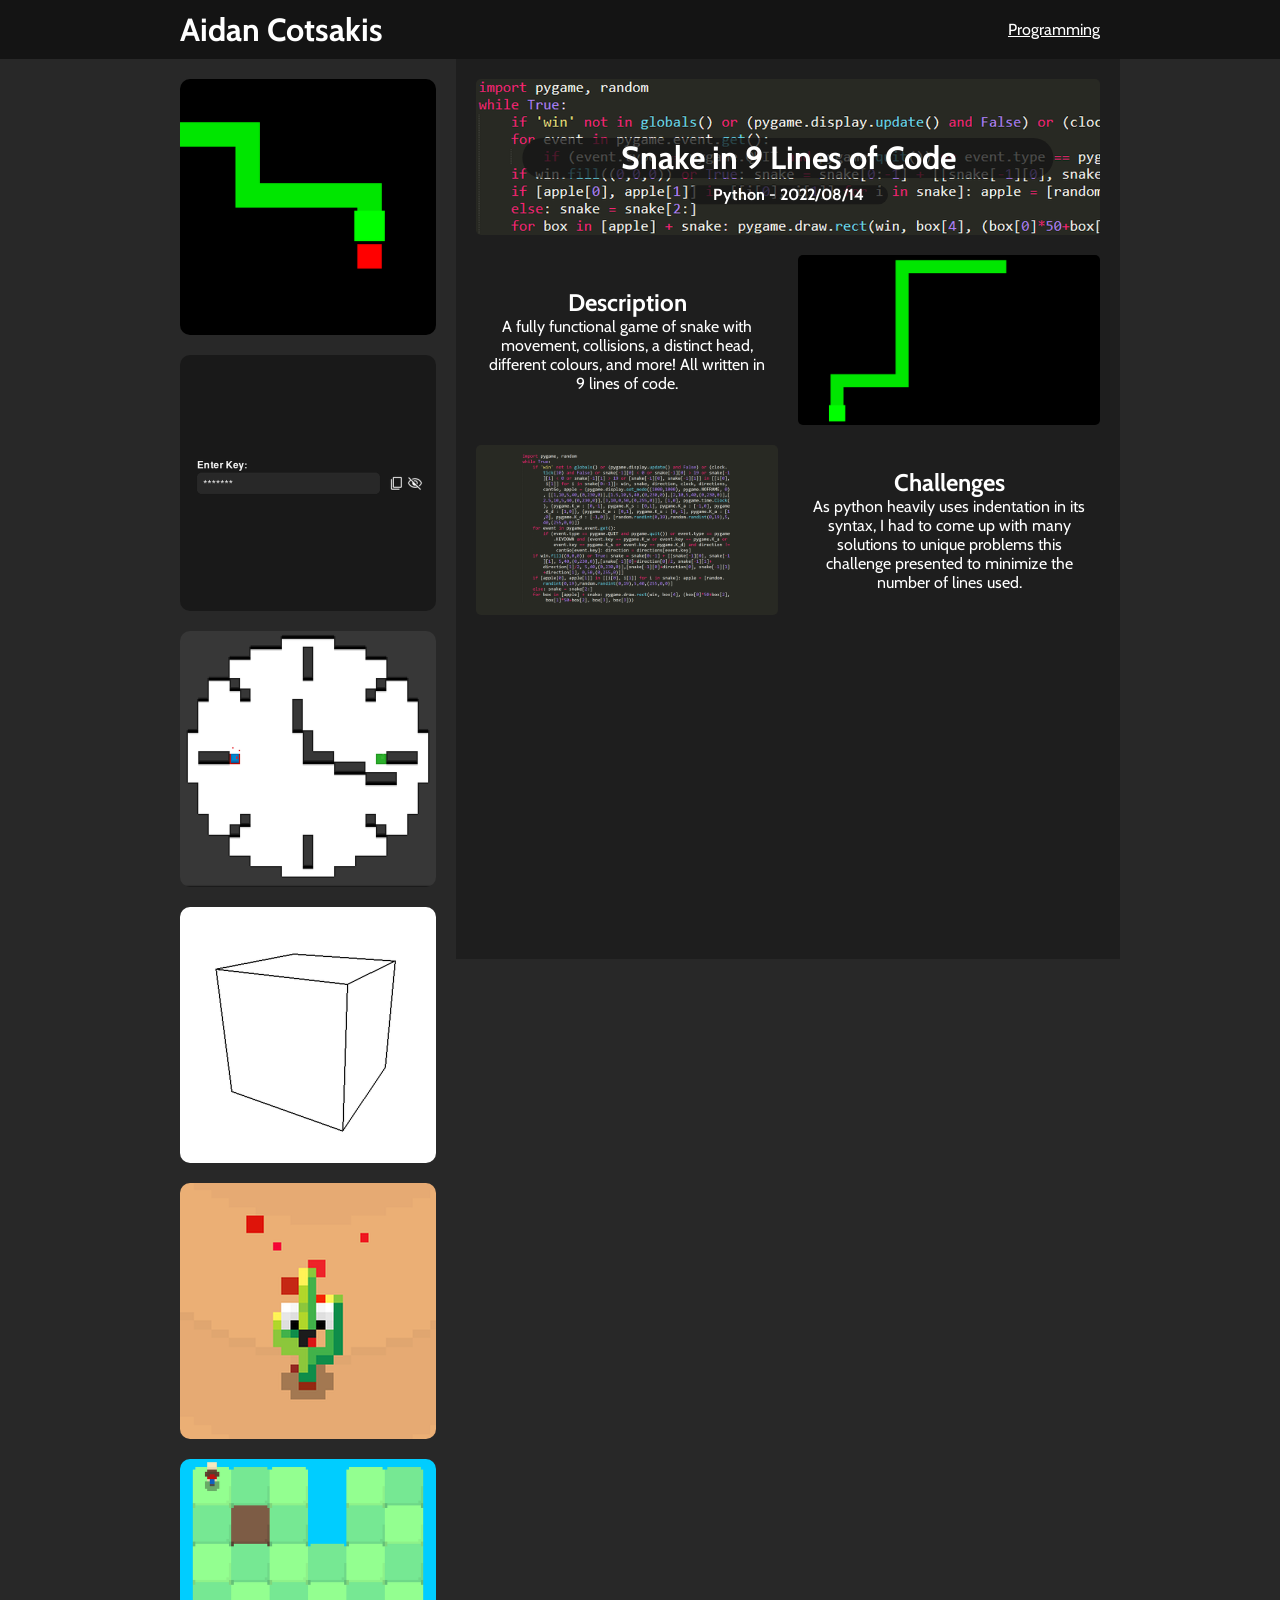
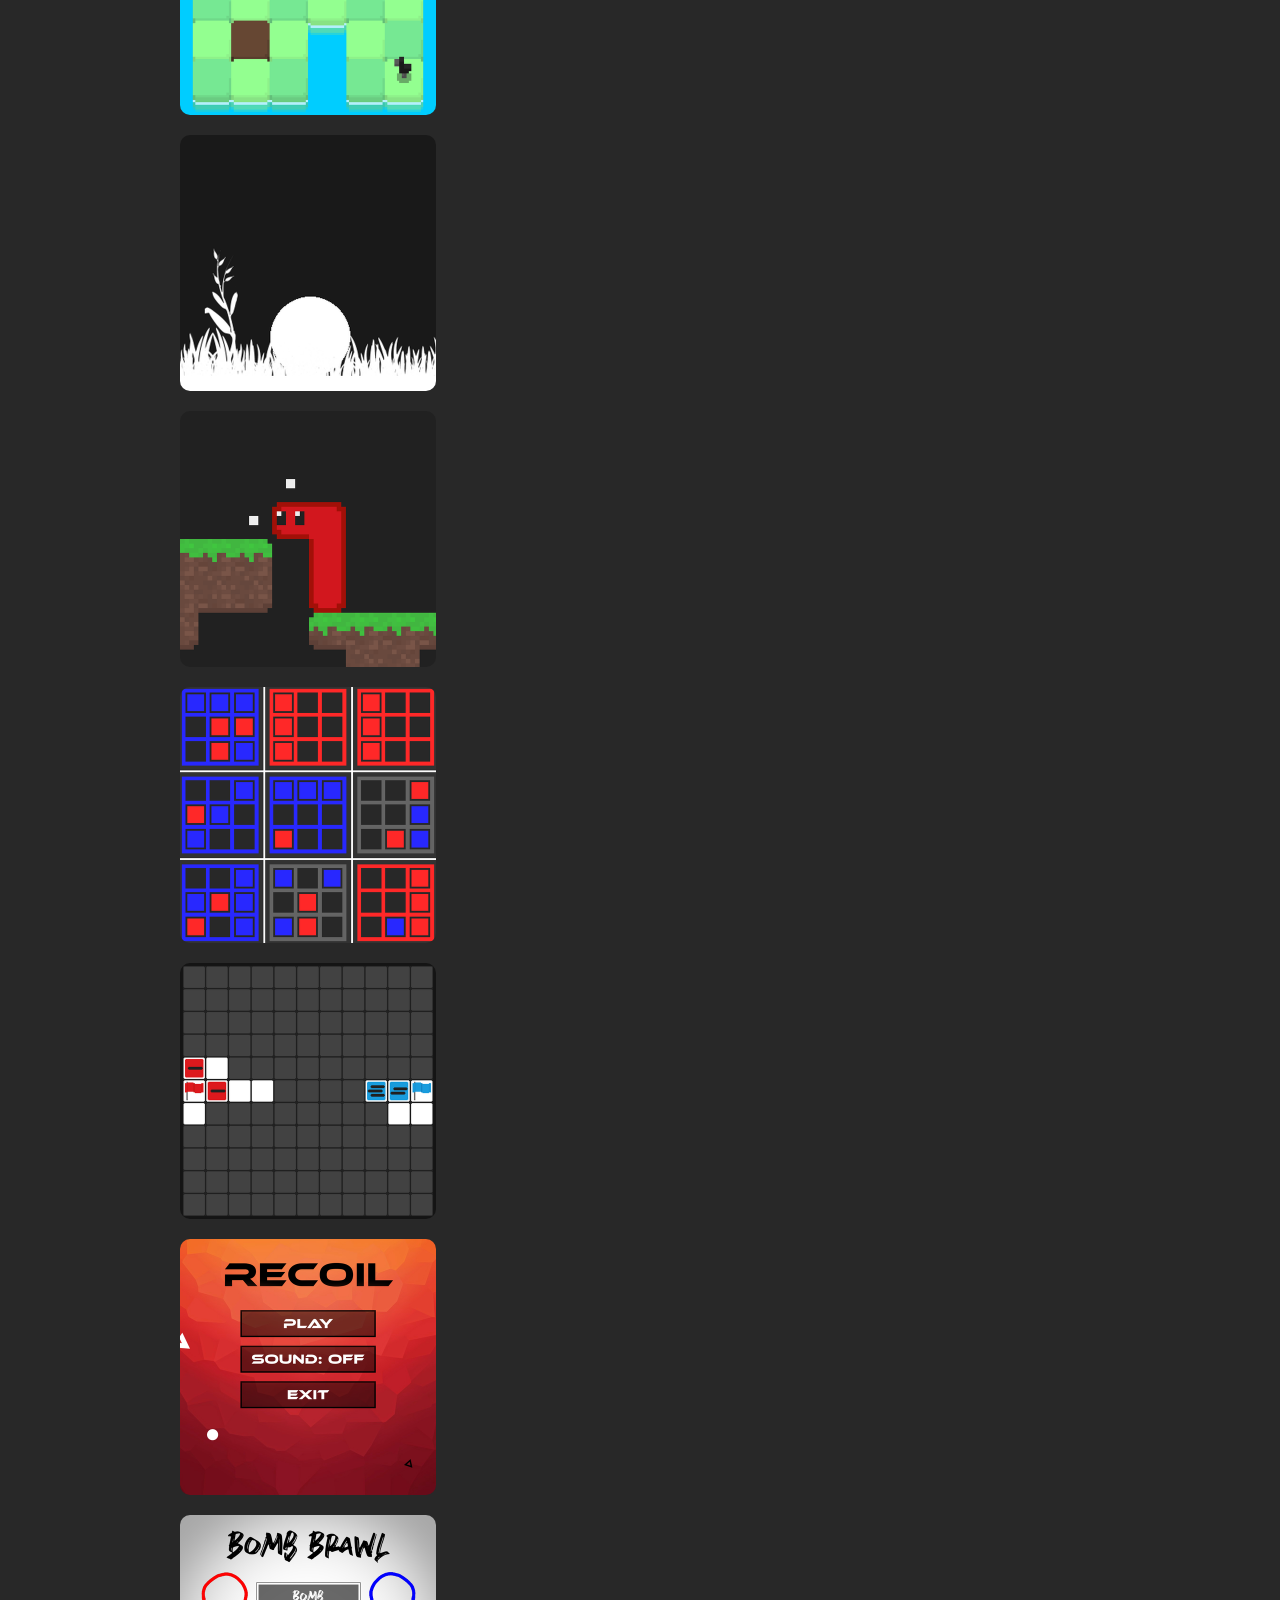
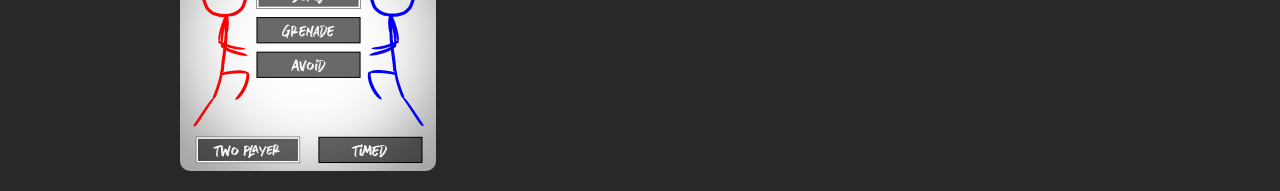
==== portfolio/index.html @ e007fb87 "Add files via upload" ====
<!DOCTYPE html>
<html>
	
	<head>
		<title>Aidan Cotsakis Portfolio</title>

		<style>
		@import url('https://fonts.googleapis.com/css2?family=Cabin:wght@400;700&display=swap');
		</style>

		<!-- CSS Style Sheet -->
		<link rel="stylesheet" type="text/css" href="style.css"/>
	</head>
	
	<body>





		<!-- __________________________________________________TAB__________________________________________________ -->

		<div class="alignment nudge">
			
			<div id="tab">
				
				<div id="banner">
					<img id="bannerImg" src="">
					<h1 id="tabTitle"></h1>
					<p class="tabP" id="tabInfo"></p>
				</div>
					
					<div class="tabContent">

						<div class="tabFloat">
							<div class="tabWordContainer">
								<h2 class="tabH">Description</h2>
								<p class="tabP" id="tabDescription"></p>
							</div>
						</div>
						<img class="tabImg" id="tabImg1" src="">
					
					</div>
					<div class="tabContent">
						<img class="tabImg" id="tabImg2" src="">
						
						<div class="tabFloat">
							<div class="tabWordContainer">
								<h2 class="tabH">Challenges</h2>
								<p class="tabP" id="tabWIL1"></p>
								<p class="tabP" id="tabWIL2"></p>
								<p class="tabP" id="tabWIL3"></p>
							</div>
						</div>
					</div>
					<iframe id="iframe" width="624" height="351" src="" title="YouTube video player" frameborder="0" allow="accelerometer; autoplay; clipboard-write; encrypted-media; gyroscope; picture-in-picture" allowfullscreen></iframe>
				</div>
				<!-- <div class="linebreak"></div> -->
				<!-- <h2><span>Video</span></h2> -->
			</div>
		</div>

		<header>
			
			<div class="alignment">

				<div class="title">
					<h1>Aidan Cotsakis</h1>
				</div>

				<div class="navigation-buttons">
					<!-- <p onclick="change_page('about')" id="button_about">About</p> -->
					<p onclick="change_page('programming')" id="button_programming"class="underline">Programming</p>
					<!-- <p onclick="change_page('projects')" id="button_projects">Projects</p> -->
				</div>

			</div>

		</header>

		<div class="alignment">
			<div id="navigation">
				
				<div class="navigation-icon" onclick="smallsnake()"><img src="images/smallsnakeThumbnail.png"></div>
				<div class="navigation-icon" onclick="passwordmanager()"><img src="images/passwordmanagerThumbnail.png"></div>
				<div class="navigation-icon" onclick="breakless()"><img src="images/breaklessThumbnail.png"></div>
				<div class="navigation-icon" onclick="threeDrender ()"><img src="images/3DrenderThumbnail.png"></div>
				<div class="navigation-icon" onclick="cahactus()"><img src="images/cahactusThumbnail.png"></div>
				<div class="navigation-icon" onclick="farming()"><img src="images/farmingThumbnail.png"></div>
				<div class="navigation-icon" onclick="basketball()"><img src="images/basketballThumbnail.png"></div>
				<div class="navigation-icon" onclick="morph()"><img src="images/morphThumbnail.png"></div>
				<div class="navigation-icon" onclick="UTTT()"><img src="images/UTTTThumbnail.png"></div>
				<div class="navigation-icon" onclick="takeover()"><img src="images/takeoverThumbnail.png"></div>
				<div class="navigation-icon" onclick="recoil()"><img src="images/recoilThumbnail.png"></div>
				<div class="navigation-icon" onclick="bombbrawl()"><img src="images/bombbrawlThumbnail.png"></div>

				<div class="gap"></div>

			</div>


		</div>

		<!-- __________________________________________________HEADER__________________________________________________ -->
		<!-- __________________________________________________/HEADER__________________________________________________ -->

		<script src="script.js"></script>

	</body>

</html>
---- portfolio/style.css ----
* {
	margin: 0;
	padding: 0;
	font-family: 'Cabin', sans-serif;
}

.alignment {
	width: 960px;
	margin: auto;
	overflow:hidden;
	clear:both;
}

body {
	background: rgb(40, 40, 40);
}

#tab {
	display: inline-block;
	background: rgb(30, 30, 30);
	position: fixed;
	width: 664px;
	height: 100%;
	margin-left: 296px;
	overflow: scroll;
	z-index: 1;
	color: white;
}

#navigation {
	width: 296px;
}

.navigation-icon {
	position: relative;
	height: 296px;
	margin-bottom: -20px;
	transition-duration: 0.25s
}

.navigation-icon img {
	display: inline;
	margin: 20px;
	margin-bottom: 0px;
	width: 256px;
	border-radius: 10px;
	float: left;
}

.navigation-icon h3 {
	color: white;
	position: absolute;
  top: 50%;
  left: 50%;
  transform: translate(-50%, -50%);
  background-color: rgba(2,97,134,0.8);
  /*border-radius: 10px;*/
  text-align: center;
  width: 256px;
}

#tab::-webkit-scrollbar {
  display: none;
}

body::-webkit-scrollbar {
  display: none;
}

#bannerImg {
	width: 624px;
	border-radius: 5px;
	margin: 10px;
	margin-left: 10px;
	margin-top: 20px;
}

.tabImg {
	width: 302px;
	border-radius: 5px;
}

#tabImg1 {
	margin-left: 20px;
}

#tabImg2 {
	margin-right: 20px;
}

iframe {
	margin: 20px;
	margin-top: 0px;
	margin-bottom: 70px;
}

header {
	display: inline-block;
	background: rgb(20,20,20);
	position: fixed;
	width: 100%;
	margin-top: -59px;
	z-index: 1
}

.title {
	display: inline-block;
	padding: 10px;
	color: white;
	padding-right: 0px;
	margin-left: 10px;
}

.navigation-buttons {
	display: inline-block;
	float: right;
	margin-top: 10px;
	padding: 10px;
	padding-left: 0px;
}

.navigation-buttons * {
	margin-left: 10px;
	margin-right: 10px;
	color: white;
	text-decoration: none;
	float: left;
	transition-duration: 0.1s
}

.navigation-buttons *:hover {
	color: white;
	transform: scale(1.05);
}

.underline {
	text-decoration: underline;
}

#theme-bulb {
	float: right;
	width: 28px;
	margin-top: 16px;
}

.nudge {
	padding-top: 59px;
}

.tabContent {
	width: 624px;
	height: 170px;
	margin-left: 20px;
	margin-top: 0px;
	margin-bottom: 20px;
	text-align: center;
}

.tabImg {
	float: left;
}

.tabFloat {
	width: 302px;
	height: 170px;
	float: left;
	position: relative;
}

.tabWordContainer {
	width: 282px;
	position: absolute;
	top: 50%;
  left: 50%;
  transform: translate(-50%, -50%);
}

/*.tabH {
	margin-bottom: 5px;
}*/

#tabInfo {
	color: white;
	position: absolute;
  bottom: 0;
  left: 50%;
  transform: translate(-50%, -25%);
  margin-bottom: 40px;
  background-color: rgba(20,20,20,0.75);
  border-radius: 50px;
  width: 200px;
  font-weight: bold;
  /*height: 20px;*/
}

#banner {
	padding: 0;
	margin: 0;
  position: relative;
  text-align: center;
  color: white;
  margin-bottom: 6px;
}

#banner h1 {
	width: 80%;
	height: 40px;
	margin-top: 4px;
	/*white-space: nowrap;*/
	/*font-size: 40px;*/
  position: absolute;
  top: 50%;
  left: 50%;
  transform: translate(-50%, -50%);
  background-color: rgba(20,20,20,0.75);
  border-radius: 50px;
}

.navigation-icon:hover {
	transform: scale(1.05)
}

.gap {
	height: 20px;
}

/*2,97,134*/
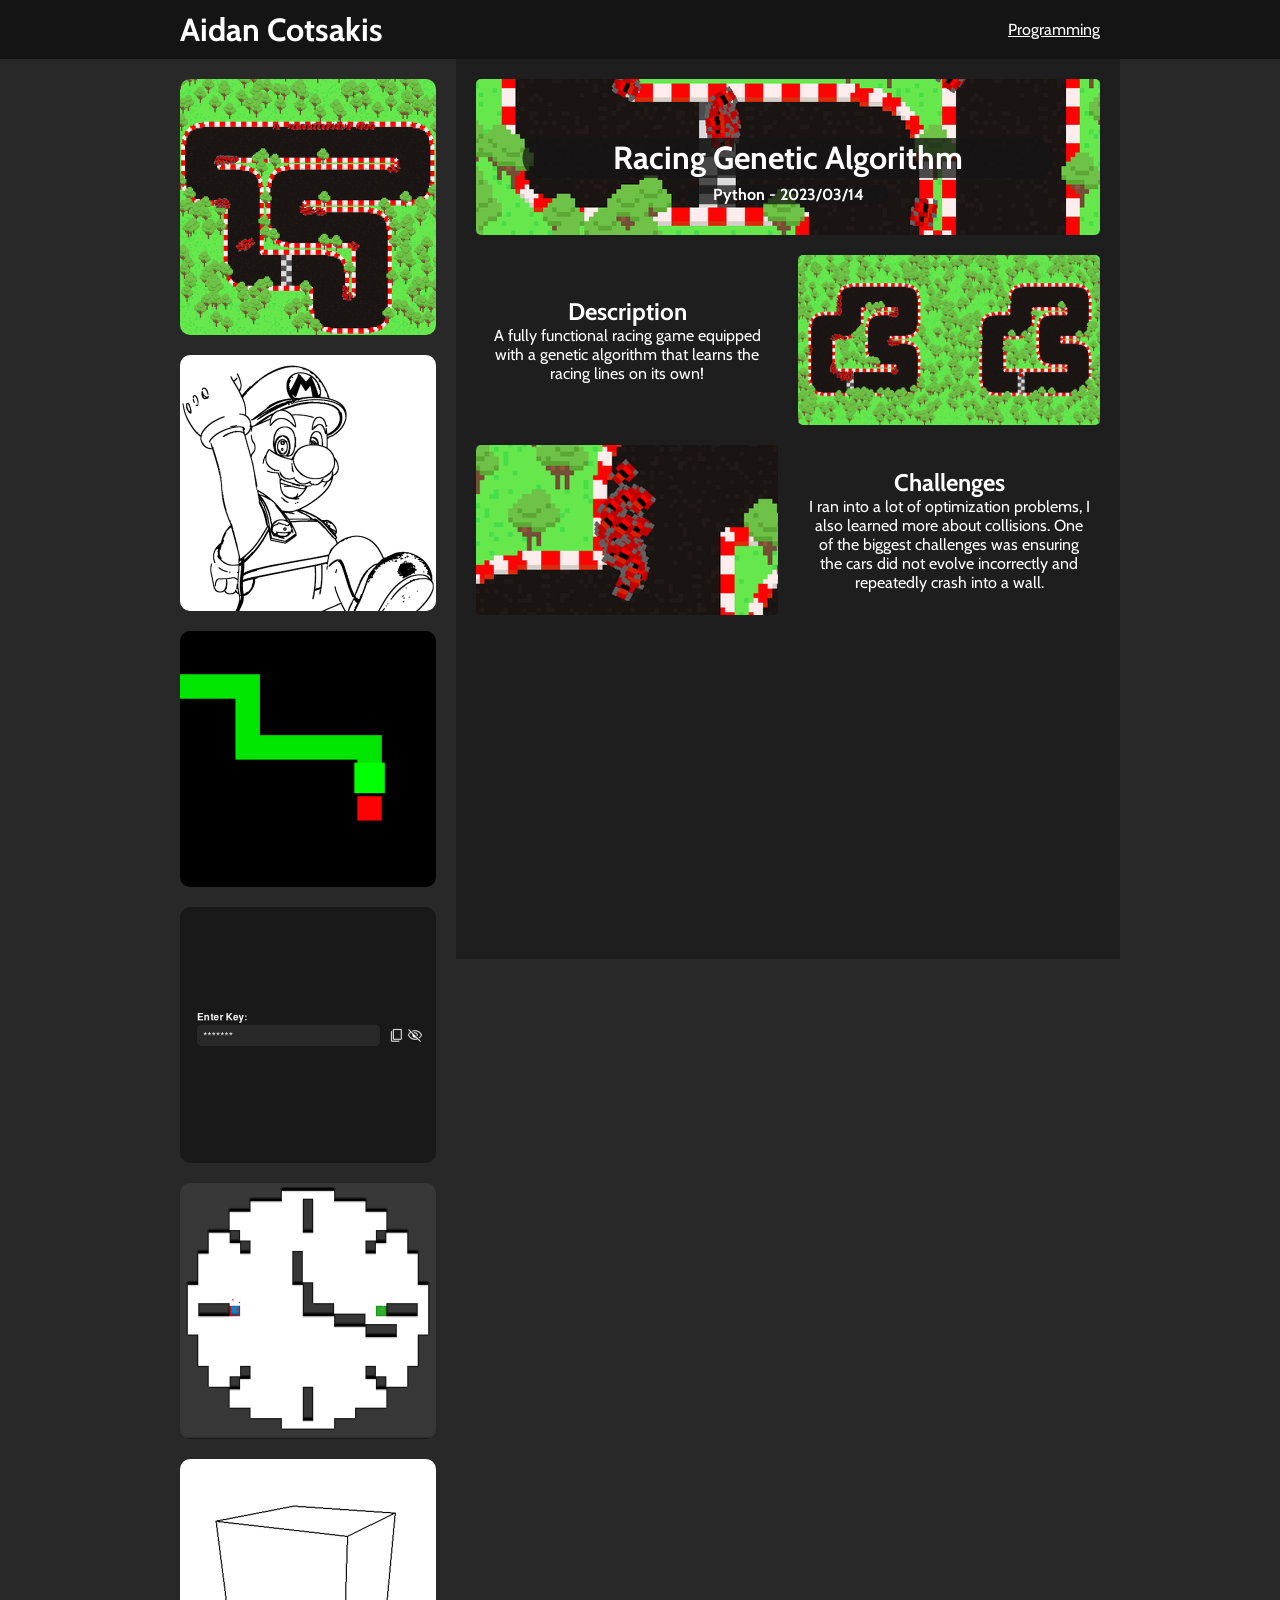
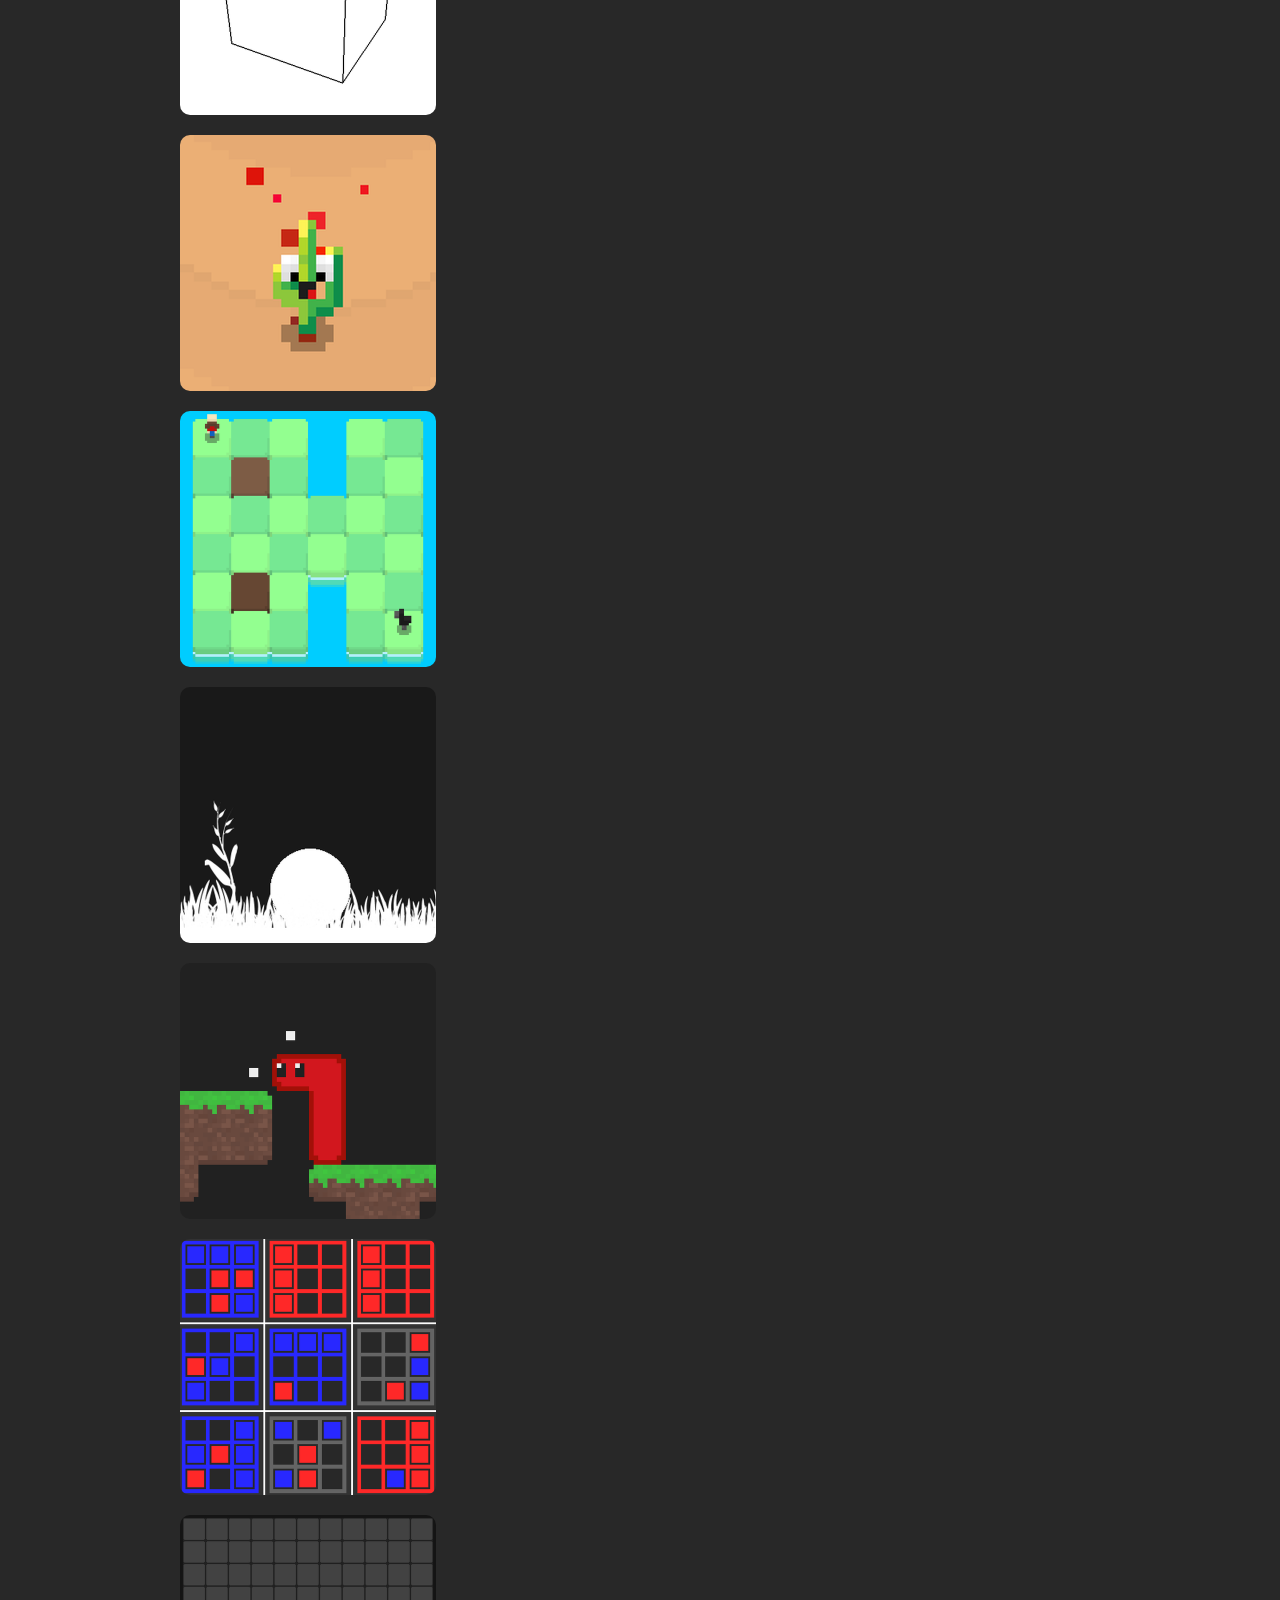
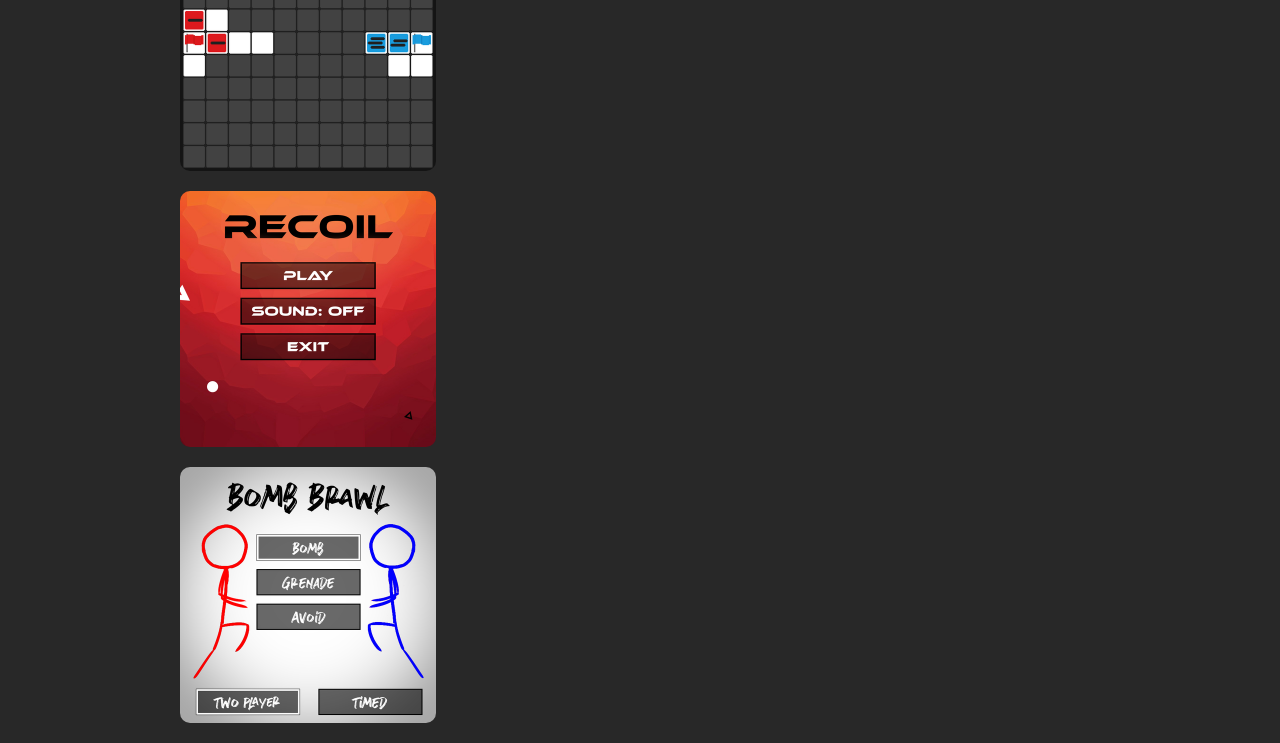
==== commit de440d31: "Add files via upload" ====
--- a/portfolio/index.html
+++ b/portfolio/index.html
@@ -81,6 +81,8 @@
 		<div class="alignment">
 			<div id="navigation">
 				
+				<div class="navigation-icon" onclick="racinggeneticalgorithm()"><img src="images/racingGeneticAlgorithmThumbnail.png"></div>
+				<div class="navigation-icon" onclick="doodlededuction()"><img src="images/doodleDeductionThumbnail.png"></div>
 				<div class="navigation-icon" onclick="smallsnake()"><img src="images/smallsnakeThumbnail.png"></div>
 				<div class="navigation-icon" onclick="passwordmanager()"><img src="images/passwordmanagerThumbnail.png"></div>
 				<div class="navigation-icon" onclick="breakless()"><img src="images/breaklessThumbnail.png"></div>
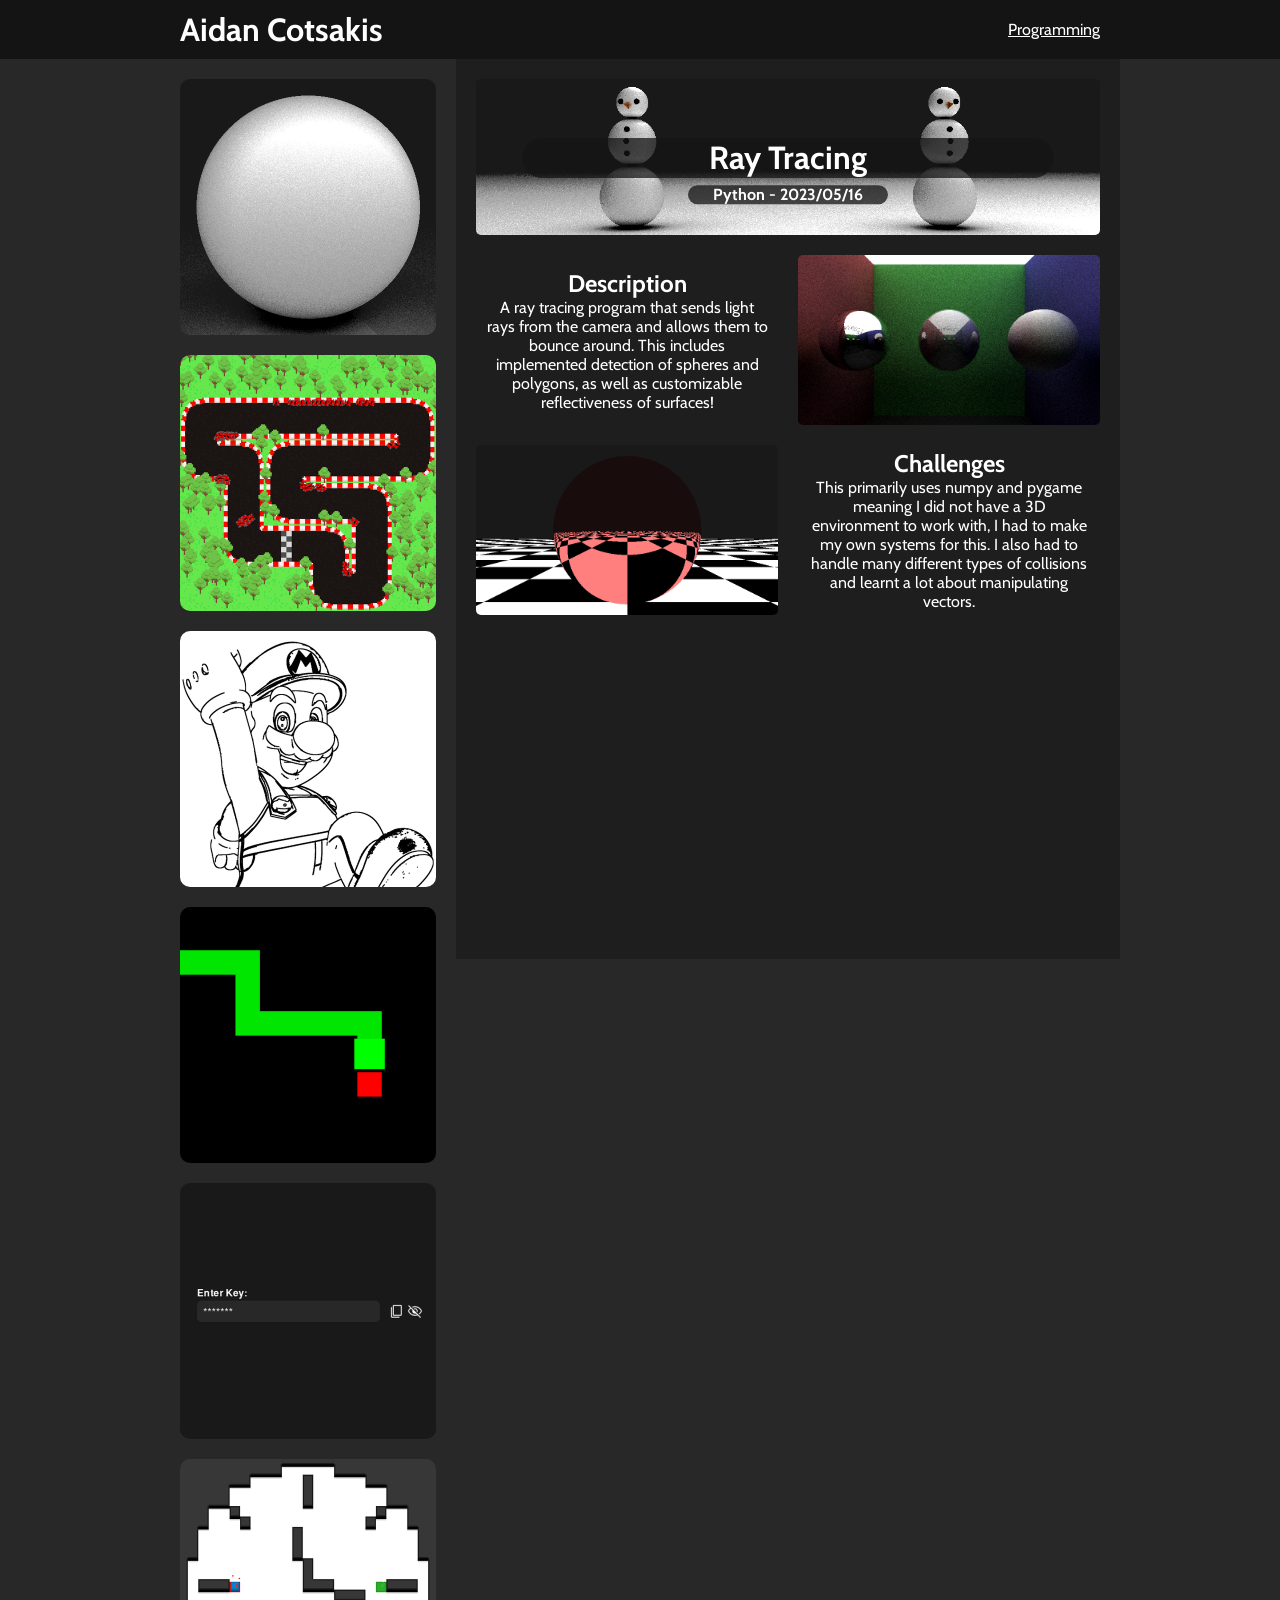
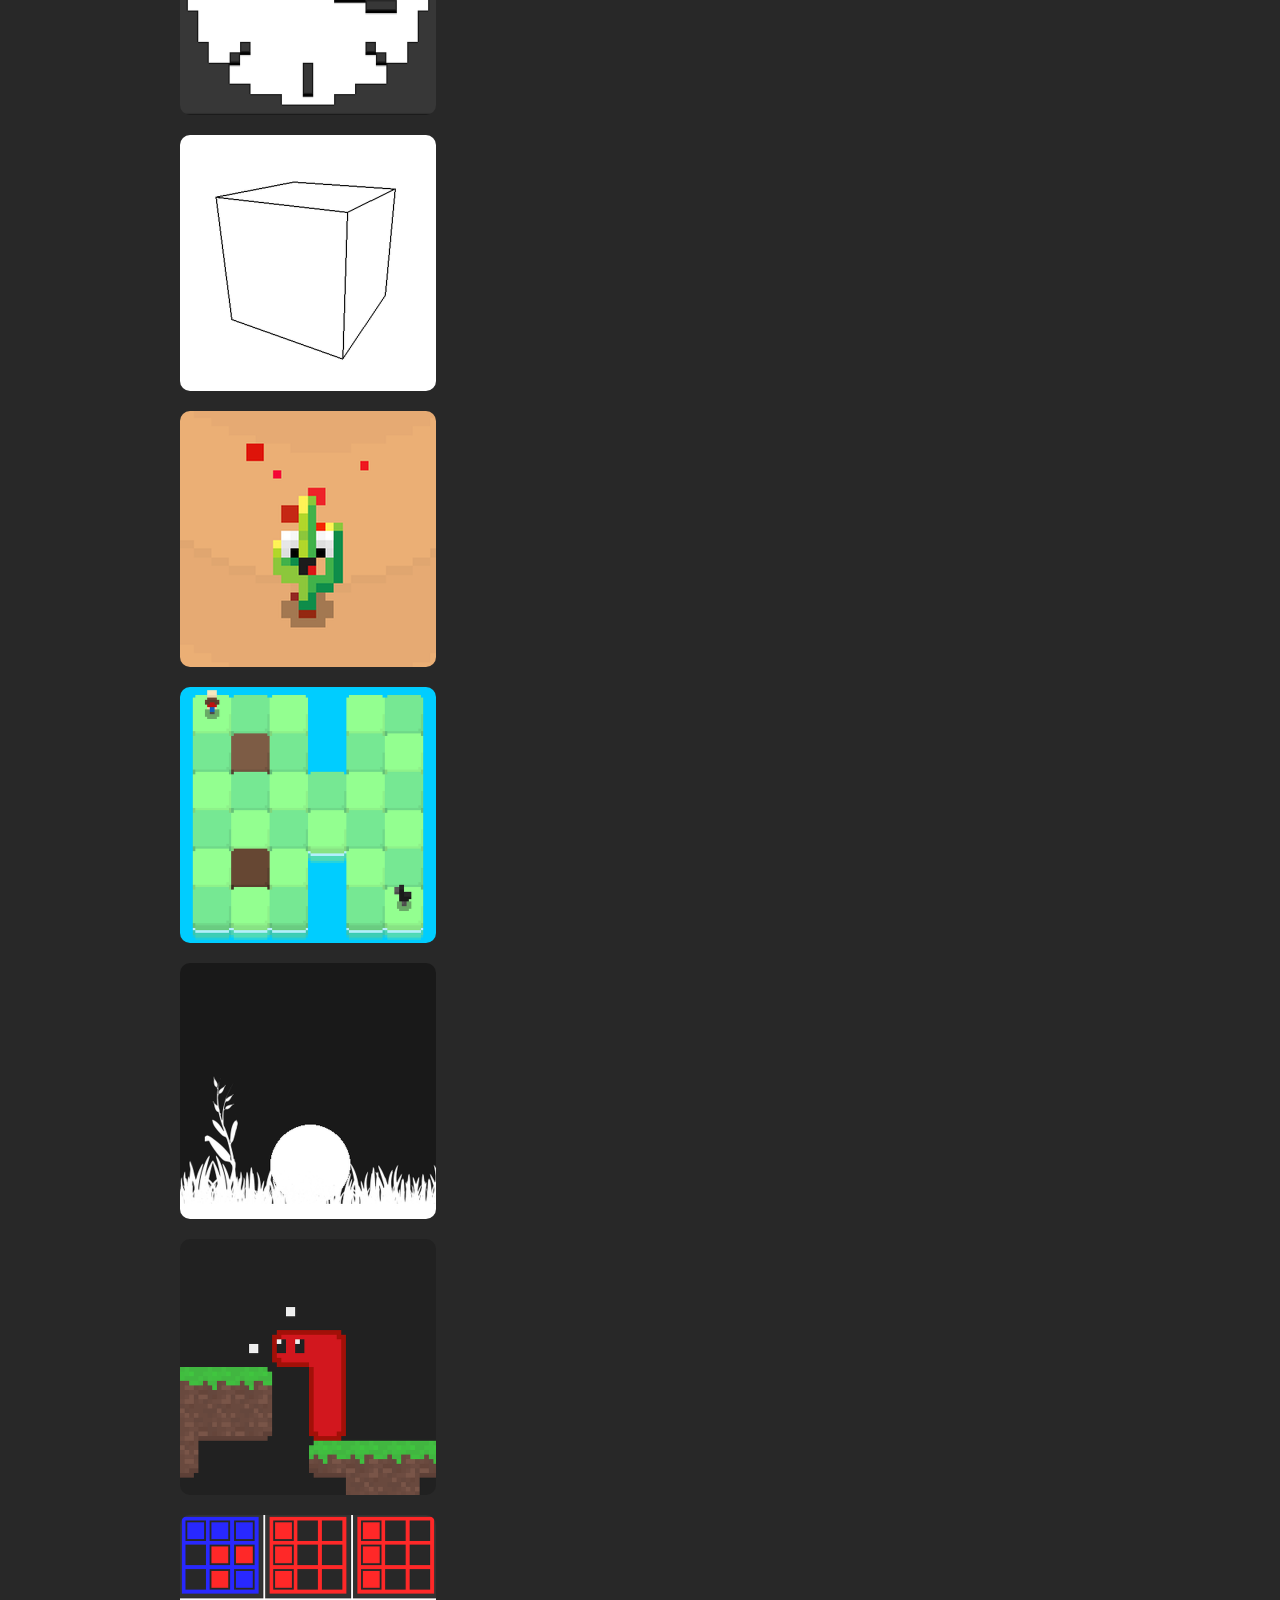
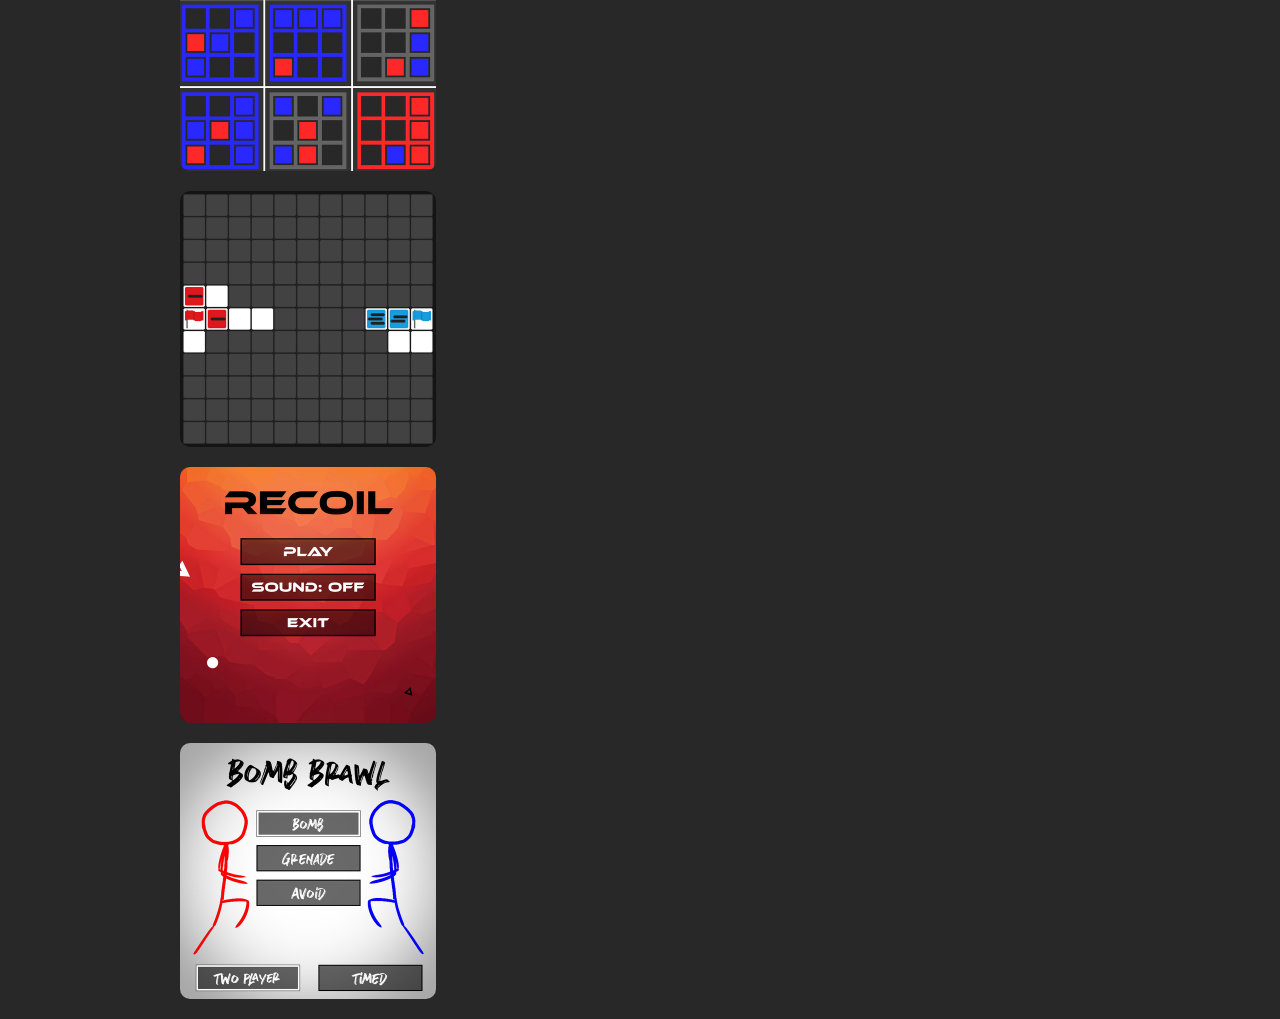
==== commit 09ebbfc5: "Add files via upload" ====
--- a/portfolio/index.html
+++ b/portfolio/index.html
@@ -81,6 +81,7 @@
 		<div class="alignment">
 			<div id="navigation">
 				
+				<div class="navigation-icon" onclick="raytracing()"><img src="images/raytracingThumbnail.png"></div>
 				<div class="navigation-icon" onclick="racinggeneticalgorithm()"><img src="images/racingGeneticAlgorithmThumbnail.png"></div>
 				<div class="navigation-icon" onclick="doodlededuction()"><img src="images/doodleDeductionThumbnail.png"></div>
 				<div class="navigation-icon" onclick="smallsnake()"><img src="images/smallsnakeThumbnail.png"></div>
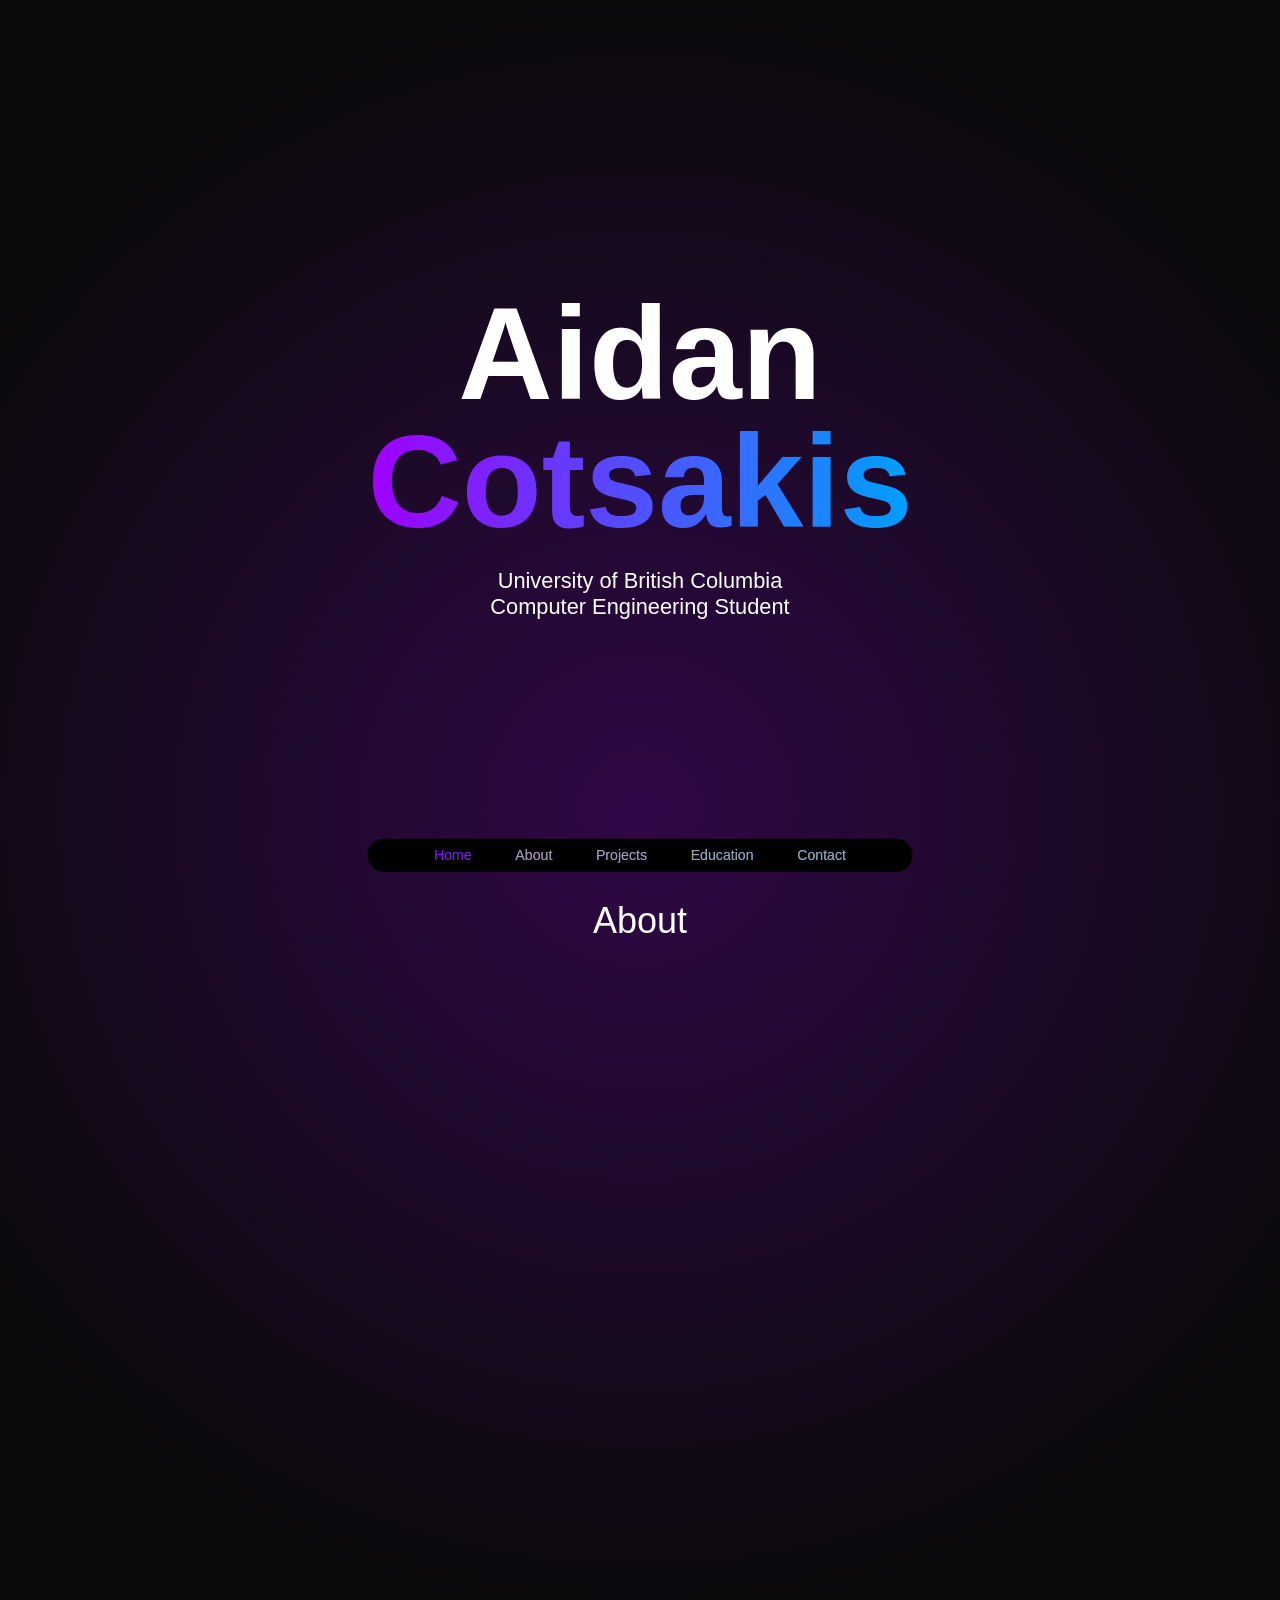
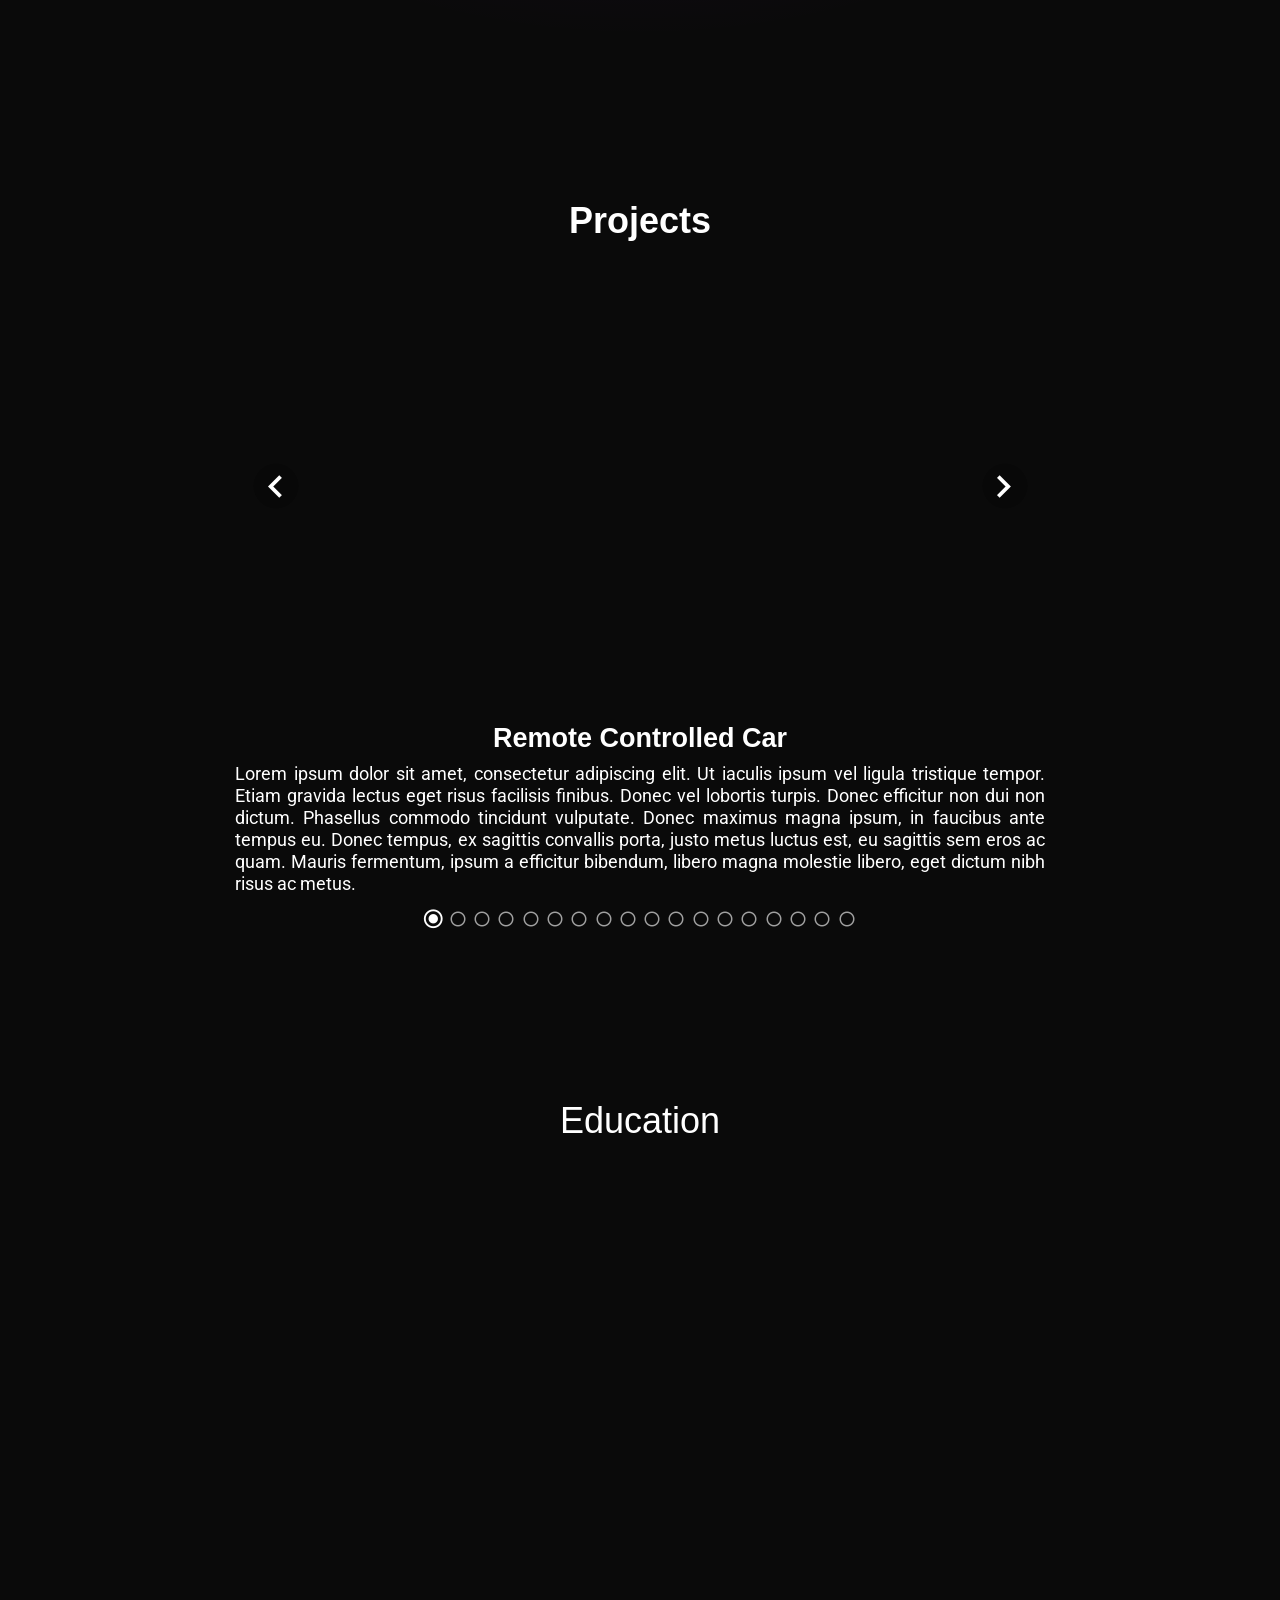
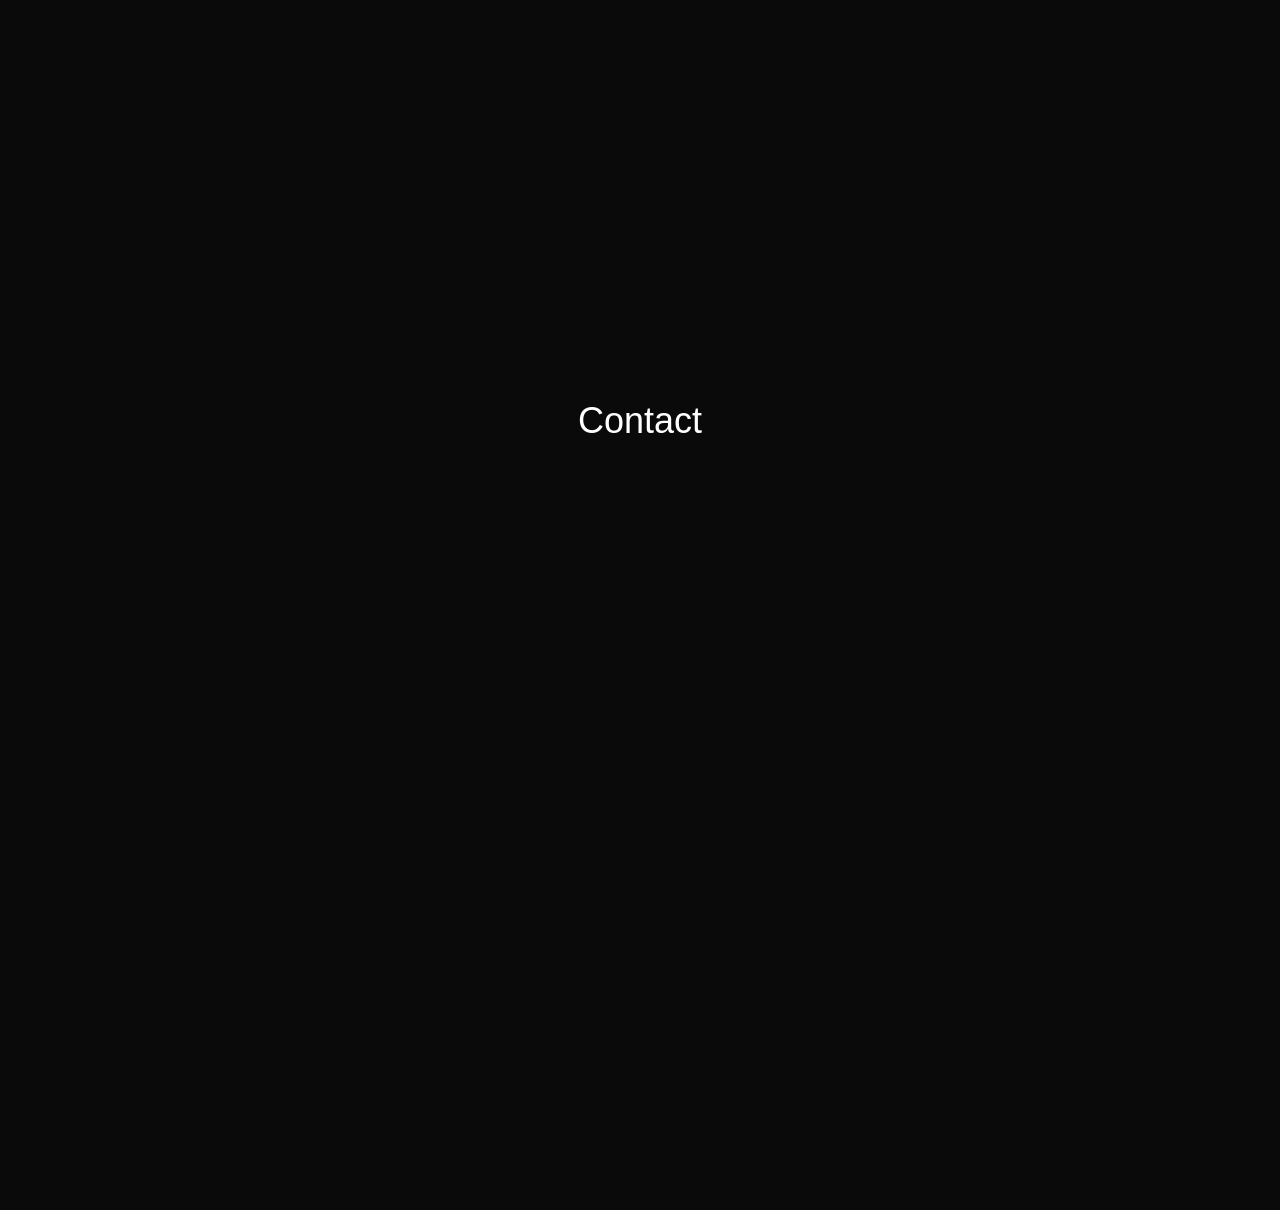
==== commit ca3bc123: "rearranged portfolio urls while new one is in progress" ====
--- a/portfolio/index.html
+++ b/portfolio/index.html
@@ -1,111 +1,125 @@
+<!-- STARTED 2023/12/15 -->
+
 <!DOCTYPE html>
 <html>
 	
 	<head>
-		<title>Aidan Cotsakis Portfolio</title>
+		<meta name="viewport" content="width=device-width, initial-scale=1.0">
+		<title>Aidan Cotsakis</title>
 
 		<style>
-		@import url('https://fonts.googleapis.com/css2?family=Cabin:wght@400;700&display=swap');
+		@import url('https://fonts.cdnfonts.com/css/cascadia-code');
+		@import url('https://fonts.googleapis.com/css2?family=Roboto&display=swap');
 		</style>
 
 		<!-- CSS Style Sheet -->
 		<link rel="stylesheet" type="text/css" href="style.css"/>
+		<!-- https://fonts.google.com/icons?selected=Material+Symbols+Outlined:navigate_next:FILL@0;wght@400;GRAD@0;opsz@24&icon.query=navigate -->
+		<link rel="stylesheet" href="https://fonts.googleapis.com/css2?family=Material+Symbols+Outlined:opsz,wght,FILL,GRAD@20..48,100..700,0..1,-50..200" />
 	</head>
 	
 	<body>
 
+		<div id="nav" class="navAnimation">
+			<ul>
+				<li><a id="homeNav" class="plainLink" href="#home">Home</a></li>
+				<li><a id="aboutNav" class="plainLink" href="#about">About</a></li>
+				<li><a id="projectsNav" class="plainLink" href="#projects">Projects</a></li>
+				<li><a id="educationNav" class="plainLink" href="#education">Education</a></li>
+				<li><a id="contactNav" class="plainLink" href="#contact">Contact</a></li>
+			</ul>
+		</div>
 
-
-
-
-		<!-- __________________________________________________TAB__________________________________________________ -->
-
-		<div class="alignment nudge">
-			
-			<div id="tab">
-				
-				<div id="banner">
-					<img id="bannerImg" src="">
-					<h1 id="tabTitle"></h1>
-					<p class="tabP" id="tabInfo"></p>
-				</div>
-					
-					<div class="tabContent">
-
-						<div class="tabFloat">
-							<div class="tabWordContainer">
-								<h2 class="tabH">Description</h2>
-								<p class="tabP" id="tabDescription"></p>
-							</div>
-						</div>
-						<img class="tabImg" id="tabImg1" src="">
-					
-					</div>
-					<div class="tabContent">
-						<img class="tabImg" id="tabImg2" src="">
-						
-						<div class="tabFloat">
-							<div class="tabWordContainer">
-								<h2 class="tabH">Challenges</h2>
-								<p class="tabP" id="tabWIL1"></p>
-								<p class="tabP" id="tabWIL2"></p>
-								<p class="tabP" id="tabWIL3"></p>
-							</div>
-						</div>
-					</div>
-					<iframe id="iframe" width="624" height="351" src="" title="YouTube video player" frameborder="0" allow="accelerometer; autoplay; clipboard-write; encrypted-media; gyroscope; picture-in-picture" allowfullscreen></iframe>
-				</div>
-				<!-- <div class="linebreak"></div> -->
-				<!-- <h2><span>Video</span></h2> -->
+		<div id="home">
+			<div class="title">
+				<p class="firstName">Aidan</p>
+				<p class="lastName">Cotsakis</p>
+				<p class="subTitle">University of British Columbia <br> Computer Engineering Student</p>
 			</div>
 		</div>
 
-		<header>
-			
-			<div class="alignment">
+		<div class="mainSection" id="about">
+			<div class="contentBox">
+				<p class="sectionHeader">About</p>
+			</div>
+		</div>
+		
+		<div class="mainSection" id="projects">
+			<div class="contentBox">
+				<b class="sectionHeader">Projects</b>
+				<div id="project-carousel-container">
+					<div class="arrowContainer">
+						<div onclick="nextProject()" class="rightArrow material-symbols-outlined unselectable">navigate_next</div>
+						<div onclick="prevProject()" class="leftArrow material-symbols-outlined unselectable">navigate_before</div>
+					</div>
+					<div id="project-carousel">
+						<div class="project-carousel-item">
+							<div class="player unselectable">
+								<video autoplay muted loop><source src="media/Editor[142].mp4" type="video/mp4"></video>
+							</div>
+							<b class="itemTitle">Remote Controlled Car</b>
+							<p class="itemDescription">Lorem ipsum dolor sit amet, consectetur adipiscing elit. Ut iaculis ipsum vel ligula tristique tempor. Etiam gravida lectus eget risus facilisis finibus. Donec vel lobortis turpis. Donec efficitur non dui non dictum. Phasellus commodo tincidunt vulputate. Donec maximus magna ipsum, in faucibus ante tempus eu. Donec tempus, ex sagittis convallis porta, justo metus luctus est, eu sagittis sem eros ac quam. Mauris fermentum, ipsum a efficitur bibendum, libero magna molestie libero, eget dictum nibh risus ac metus.</p>
+						</div>
 
-				<div class="title">
-					<h1>Aidan Cotsakis</h1>
+						<div class="project-carousel-item">
+							<div class="player unselectable">
+								<video autoplay muted loop><source src="media/Editor[59].mp4" type="video/mp4"></video>
+							</div>
+							<b class="itemTitle">Farming Puzzle Game</b>
+							<p class="itemDescription">Lorem ipsum dolor sit amet, consectetur adipiscing elit. Ut iaculis ipsum vel ligula tristique tempor. Etiam gravida lectus eget risus facilisis finibus. Donec vel lobortis turpis. Donec efficitur non dui non dictum. Phasellus commodo tincidunt vulputate. Donec maximus magna ipsum, in faucibus ante tempus eu. Donec tempus, ex sagittis convallis porta, justo metus luctus est, eu sagittis sem eros ac quam. Mauris fermentum, ipsum a efficitur bibendum, libero magna molestie libero, eget dictum nibh risus ac metus.</p>
+						</div>
+
+						<div class="project-carousel-item">
+							<div class="player unselectable">
+								<video autoplay muted loop><source src="media/Editor[56].mp4" type="video/mp4"></video>
+							</div>
+							<b class="itemTitle">Brakeless</b>
+							<p class="itemDescription">Lorem ipsum dolor sit amet, consectetur adipiscing elit. Ut iaculis ipsum vel ligula tristique tempor. Etiam gravida lectus eget risus facilisis finibus. Donec vel lobortis turpis. Donec efficitur non dui non dictum. Phasellus commodo tincidunt vulputate. Donec maximus magna ipsum, in faucibus ante tempus eu. Donec tempus, ex sagittis convallis porta, justo metus luctus est, eu sagittis sem eros ac quam. Mauris fermentum, ipsum a efficitur bibendum, libero magna molestie libero, eget dictum nibh risus ac metus.</p>
+						</div>
+					</div>
 				</div>
-
-				<div class="navigation-buttons">
-					<!-- <p onclick="change_page('about')" id="button_about">About</p> -->
-					<p onclick="change_page('programming')" id="button_programming"class="underline">Programming</p>
-					<!-- <p onclick="change_page('projects')" id="button_projects">Projects</p> -->
+				<div class="dotContainer">
+					<div onclick="moveProjectCarousel(0)" class="selectorDot unselectable projectSelectorDot material-symbols-outlined">radio_button_unchecked</div>
+					<div onclick="moveProjectCarousel(1)" class="selectorDot unselectable projectSelectorDot material-symbols-outlined">radio_button_unchecked</div>
+					<div onclick="moveProjectCarousel(2)" class="selectorDot unselectable projectSelectorDot material-symbols-outlined">radio_button_unchecked</div>
+					<div onclick="moveProjectCarousel(3)" class="selectorDot unselectable projectSelectorDot material-symbols-outlined">radio_button_unchecked</div>
+					<div onclick="moveProjectCarousel(4)" class="selectorDot unselectable projectSelectorDot material-symbols-outlined">radio_button_unchecked</div>
+					<div onclick="moveProjectCarousel(5)" class="selectorDot unselectable projectSelectorDot material-symbols-outlined">radio_button_unchecked</div>
+					<div onclick="moveProjectCarousel(6)" class="selectorDot unselectable projectSelectorDot material-symbols-outlined">radio_button_unchecked</div>
+					<div onclick="moveProjectCarousel(7)" class="selectorDot unselectable projectSelectorDot material-symbols-outlined">radio_button_unchecked</div>
+					<div onclick="moveProjectCarousel(8)" class="selectorDot unselectable projectSelectorDot material-symbols-outlined">radio_button_unchecked</div>
+					<div onclick="moveProjectCarousel(9)" class="selectorDot unselectable projectSelectorDot material-symbols-outlined">radio_button_unchecked</div>
+					<div onclick="moveProjectCarousel(10)" class="selectorDot unselectable projectSelectorDot material-symbols-outlined">radio_button_unchecked</div>
+					<div onclick="moveProjectCarousel(11)" class="selectorDot unselectable projectSelectorDot material-symbols-outlined">radio_button_unchecked</div>
+					<div onclick="moveProjectCarousel(12)" class="selectorDot unselectable projectSelectorDot material-symbols-outlined">radio_button_unchecked</div>
+					<div onclick="moveProjectCarousel(13)" class="selectorDot unselectable projectSelectorDot material-symbols-outlined">radio_button_unchecked</div>
+					<div onclick="moveProjectCarousel(14)" class="selectorDot unselectable projectSelectorDot material-symbols-outlined">radio_button_unchecked</div>
+					<div onclick="moveProjectCarousel(15)" class="selectorDot unselectable projectSelectorDot material-symbols-outlined">radio_button_unchecked</div>
+					<div onclick="moveProjectCarousel(16)" class="selectorDot unselectable projectSelectorDot material-symbols-outlined">radio_button_unchecked</div>
+					<div onclick="moveProjectCarousel(17)" class="selectorDot unselectable projectSelectorDot material-symbols-outlined">radio_button_unchecked</div>
 				</div>
-
 			</div>
-
-		</header>
-
-		<div class="alignment">
-			<div id="navigation">
-				
-				<div class="navigation-icon" onclick="raytracing()"><img src="images/raytracingThumbnail.png"></div>
-				<div class="navigation-icon" onclick="racinggeneticalgorithm()"><img src="images/racingGeneticAlgorithmThumbnail.png"></div>
-				<div class="navigation-icon" onclick="doodlededuction()"><img src="images/doodleDeductionThumbnail.png"></div>
-				<div class="navigation-icon" onclick="smallsnake()"><img src="images/smallsnakeThumbnail.png"></div>
-				<div class="navigation-icon" onclick="passwordmanager()"><img src="images/passwordmanagerThumbnail.png"></div>
-				<div class="navigation-icon" onclick="breakless()"><img src="images/breaklessThumbnail.png"></div>
-				<div class="navigation-icon" onclick="threeDrender ()"><img src="images/3DrenderThumbnail.png"></div>
-				<div class="navigation-icon" onclick="cahactus()"><img src="images/cahactusThumbnail.png"></div>
-				<div class="navigation-icon" onclick="farming()"><img src="images/farmingThumbnail.png"></div>
-				<div class="navigation-icon" onclick="basketball()"><img src="images/basketballThumbnail.png"></div>
-				<div class="navigation-icon" onclick="morph()"><img src="images/morphThumbnail.png"></div>
-				<div class="navigation-icon" onclick="UTTT()"><img src="images/UTTTThumbnail.png"></div>
-				<div class="navigation-icon" onclick="takeover()"><img src="images/takeoverThumbnail.png"></div>
-				<div class="navigation-icon" onclick="recoil()"><img src="images/recoilThumbnail.png"></div>
-				<div class="navigation-icon" onclick="bombbrawl()"><img src="images/bombbrawlThumbnail.png"></div>
-
-				<div class="gap"></div>
-
+		</div>
+		
+		<div class="mainSection" id="education">
+			<div class="contentBox">
+				<p class="sectionHeader">Education</p>
 			</div>
-
-
+		</div>
+		<div class="mainSection" id="contact">
+			<div class="contentBox">
+				<p class="sectionHeader">Contact</p>
+			</div>
 		</div>
 
-		<!-- __________________________________________________HEADER__________________________________________________ -->
-		<!-- __________________________________________________/HEADER__________________________________________________ -->
+		<div id="mainCircleContainer">
+	        <div id="mainCircle"></div>
+	    </div>
+
+	    <div class="content">
+	    	
+	    </div>
+	    
 
 		<script src="script.js"></script>
 
--- a/portfolio/style.css
+++ b/portfolio/style.css
@@ -1,228 +1,333 @@
 
-* {
-	margin: 0;
-	padding: 0;
-	font-family: 'Cabin', sans-serif;
-}
-
-.alignment {
-	width: 960px;
-	margin: auto;
-	overflow:hidden;
-	clear:both;
+/*
+
+Colours
+
+background: #0A0A0A
+purple:     #9603FF
+blue:       #00A7FF
+
+*/
+
+html {
+    scroll-behavior: smooth;
 }
 
 body {
-	background: rgb(40, 40, 40);
-}
-
-#tab {
-	display: inline-block;
-	background: rgb(30, 30, 30);
-	position: fixed;
-	width: 664px;
-	height: 100%;
-	margin-left: 296px;
-	overflow: scroll;
-	z-index: 1;
-	color: white;
-}
-
-#navigation {
-	width: 296px;
-}
-
-.navigation-icon {
-	position: relative;
-	height: 296px;
-	margin-bottom: -20px;
-	transition-duration: 0.25s
-}
-
-.navigation-icon img {
-	display: inline;
-	margin: 20px;
-	margin-bottom: 0px;
-	width: 256px;
-	border-radius: 10px;
-	float: left;
-}
-
-.navigation-icon h3 {
-	color: white;
-	position: absolute;
-  top: 50%;
-  left: 50%;
-  transform: translate(-50%, -50%);
-  background-color: rgba(2,97,134,0.8);
-  /*border-radius: 10px;*/
-  text-align: center;
-  width: 256px;
-}
-
-#tab::-webkit-scrollbar {
-  display: none;
-}
-
+    background-color: #0A0A0A;
+    margin: 0;
+    padding: 0;
+    font-family: 'Cascadia Code', sans-serif;
+    font-weight: 400;
+    font-size: calc(1vw + 1vh);
+    color: white;
+    display: flex;
+    flex-direction: column;
+    overflow-x: hidden;
+}
+
+/*hide scrollbar*/
 body::-webkit-scrollbar {
   display: none;
 }
 
-#bannerImg {
-	width: 624px;
-	border-radius: 5px;
-	margin: 10px;
-	margin-left: 10px;
-	margin-top: 20px;
-}
-
-.tabImg {
-	width: 302px;
-	border-radius: 5px;
-}
-
-#tabImg1 {
-	margin-left: 20px;
-}
-
-#tabImg2 {
-	margin-right: 20px;
-}
-
-iframe {
-	margin: 20px;
-	margin-top: 0px;
-	margin-bottom: 70px;
-}
-
-header {
-	display: inline-block;
-	background: rgb(20,20,20);
-	position: fixed;
-	width: 100%;
-	margin-top: -59px;
-	z-index: 1
-}
-
+#nav {
+    position: fixed;
+    overflow: hidden;
+    width: calc(25vw + 25vh);
+    height: calc(1.5vw + 1.5vh);
+    background: #000000;
+    border-radius: 100px;
+    z-index: 1;
+    top: 95%;
+    left: 50%;
+    transform: translate(-50%, -50%);
+    font-size: calc(0.65vw + 0.65vh);
+    text-align: center;
+    align-items: center;
+    justify-content: center;
+    color: #A0A0A0;
+    display: flex;
+}
+
+.navAnimation {
+    animation: navExpand 2s ease-out; forwards;
+}
+
+.plainLink {
+    color: inherit;
+    text-decoration: inherit;
+}
+
+@keyframes navExpand {
+    0% {
+        top: 105%;
+    }
+    100% {
+        top: 95%;
+    }
+}
+
+#nav > ul {
+    width: 100%;
+    display: flex;
+    align-items: center;
+    justify-content: center;
+    list-style-type: none;
+    margin: 0;
+    overflow: hidden;
+    padding: 0;
+    background: linear-gradient(to right, #A000FF, #00A0FF);
+    -webkit-background-clip: text;
+    color: #A0A0A0;
+}
+
+#nav > ul > li {
+    float: left;
+    padding-left: calc(1vw + 1vh);
+    padding-right: calc(1vw + 1vh);
+    /*width: 20%;*/
+}
+
+#nav > ul > li:hover {
+    /*animation: expand 0.2s linear; forwards;*/
+    padding-bottom: calc(0.1vw + 0.1vh)
+}
+
+@keyframes expand {
+    0% {
+        padding-bottom: 0;
+    }
+    100% {
+        padding-bottom: calc(0.1vw + 0.1vh);
+    }
+}
+
+/*this is the main landing page of the site, with the main title/name*/
+#home {
+    width: 100vw;
+    height: 90vh;
+}
+
+/*this is inside the landing div and holds the p's*/
 .title {
-	display: inline-block;
-	padding: 10px;
-	color: white;
-	padding-right: 0px;
-	margin-left: 10px;
-}
-
-.navigation-buttons {
-	display: inline-block;
-	float: right;
-	margin-top: 10px;
-	padding: 10px;
-	padding-left: 0px;
-}
-
-.navigation-buttons * {
-	margin-left: 10px;
-	margin-right: 10px;
-	color: white;
-	text-decoration: none;
-	float: left;
-	transition-duration: 0.1s
-}
-
-.navigation-buttons *:hover {
-	color: white;
-	transform: scale(1.05);
-}
-
-.underline {
-	text-decoration: underline;
-}
-
-#theme-bulb {
-	float: right;
-	width: 28px;
-	margin-top: 16px;
-}
-
-.nudge {
-	padding-top: 59px;
-}
-
-.tabContent {
-	width: 624px;
-	height: 170px;
-	margin-left: 20px;
-	margin-top: 0px;
-	margin-bottom: 20px;
-	text-align: center;
-}
-
-.tabImg {
-	float: left;
-}
-
-.tabFloat {
-	width: 302px;
-	height: 170px;
-	float: left;
-	position: relative;
-}
-
-.tabWordContainer {
-	width: 282px;
-	position: absolute;
-	top: 50%;
-  left: 50%;
-  transform: translate(-50%, -50%);
-}
-
-/*.tabH {
-	margin-bottom: 5px;
-}*/
-
-#tabInfo {
-	color: white;
-	position: absolute;
-  bottom: 0;
-  left: 50%;
-  transform: translate(-50%, -25%);
-  margin-bottom: 40px;
-  background-color: rgba(20,20,20,0.75);
-  border-radius: 50px;
-  width: 200px;
-  font-weight: bold;
-  /*height: 20px;*/
-}
-
-#banner {
-	padding: 0;
-	margin: 0;
-  position: relative;
-  text-align: center;
-  color: white;
-  margin-bottom: 6px;
-}
-
-#banner h1 {
-	width: 80%;
-	height: 40px;
-	margin-top: 4px;
-	/*white-space: nowrap;*/
-	/*font-size: 40px;*/
-  position: absolute;
-  top: 50%;
-  left: 50%;
-  transform: translate(-50%, -50%);
-  background-color: rgba(20,20,20,0.75);
-  border-radius: 50px;
-}
-
-.navigation-icon:hover {
-	transform: scale(1.05)
-}
-
-.gap {
-	height: 20px;
-}
-
-/*2,97,134*/+    text-align: center;
+    align-items: center;
+    justify-content: center;
+    position: absolute;
+    top: 50%;
+    left: 50%;
+    transform: translate(-50%, -50%);
+}
+
+.title > * {
+    margin: 0;
+}
+
+.firstName, .lastName {
+    font-weight: 900;
+    font-size: calc(6vw + 6vh);
+}
+
+.lastName {
+    background: linear-gradient(to right, #A000FF, #00A0FF, #A000FF, #00A0FF);
+    -webkit-background-clip: text;
+    background-size: 300% 100%;
+    animation: lastNameSwipe 2s ease-in-out; forwards;
+    color: transparent;
+    margin-top: calc(-1vw + -1vh);
+}
+
+@keyframes lastNameSwipe {
+    0% {
+        background-position: 100% 0;
+    }
+    100% {
+        background-position: 0 0;
+    }
+}
+
+.subTitle {
+    margin-top: calc(0.5vw + 0.5vh);
+    font-weight: 400;
+}
+
+#mainCircleContainer {
+    overflow: hidden;
+    position: absolute;
+    width: 100%;
+    height: 300%;
+    z-index: -1;
+}
+
+#mainCircle {
+    width: 150%;
+    height: 100%;
+    border-radius: 50%;
+    position: absolute;
+    top: 30%;
+    left: 50%;
+    background: radial-gradient(circle, #A000FF, transparent, #0A0A0A);
+    transform: translate(-50%, -50%);
+    opacity: 0.25;
+    animation: circleFade 2s ease-out; forwards;
+}
+
+@keyframes circleFade {
+    0% {
+        opacity: 0;
+    }
+    100% {
+        opacity: 0.25;
+    }
+}
+
+.mainSection {
+    width: 100vw;
+
+    text-align: center;
+    /*align-items: center;*/
+    justify-content: center;
+    display: inline-flex;
+}
+
+.sectionHeader {
+    font-size: 4vh;
+    padding-bottom: 2%;
+    width: 100%;
+}
+
+.contentBox {
+    padding-top: 10vh;
+    width: min(90vh, 90vw);
+    min-height: min(90vh, 90vw);
+    display: inline-block;
+    text-align: center;
+    position: relative;
+}
+
+.contentBox * {
+    margin: 0;
+    float: left;
+}
+
+.player {
+    border-radius: min(7vh, 7vw);
+    overflow: hidden;
+    z-index: 1;
+    width: min(90vh, 90vw);
+    height: min(50.625vh, 50.625vw);
+}
+
+.player > video {
+    width: 100%;
+    height: 100%;
+}
+
+.itemTitle {
+    font-size: 3vh;
+    margin: 1vh;
+    margin-left: 0;
+    margin-right: 0;
+    width: 100%;
+}
+
+.itemDescription {
+    font-size: calc(0.5vw + 1.25vh);
+    text-align: justify;
+    line-height: 125%;
+    font-family: 'Roboto', sans-serif;
+}
+
+#project-carousel-container {
+    overflow: hidden;
+    width: min(90vh, 90vw);
+    margin: 0 auto;
+}
+
+#project-carousel {
+    display: flex;
+    transition: transform 0.25s ease-in-out;
+    width: min(90vh, 90vw);
+}
+
+.project-carousel-item {
+    width: 100%;
+    box-sizing: border-box;
+}
+
+.arrowContainer {
+    position: absolute;
+    width: min(90vh, 90vw);
+    height: min(50.625vh, 50.625vw);
+    font-size: 100px;
+    cursor: pointer;
+}
+
+.arrowContainer .rightArrow {
+    z-index: 2;
+    position: absolute;
+    top: 50%;
+    left: 95%;
+    transform: translate(-50%, -50%);
+    font-size: min(5vh, 5vw);
+    background: rgba(0,0,0,0.25);
+    border-radius: 100%;
+}
+
+.arrowContainer .leftArrow {
+    z-index: 2;
+    position: absolute;
+    top: 50%;
+    left: 5%;
+    transform: translate(-50%, -50%);
+    font-size: min(5vh, 5vw);
+    background: rgba(0,0,0,0.25);
+    border-radius: 100%;
+}
+
+
+.arrowContainer *:hover {
+    background: rgba(0,0,0,0.5);
+}
+
+.material-symbols-outlined {
+    font-variation-settings:
+    'FILL' 0,
+    'wght' 400,
+    'GRAD' 0,
+    'opsz' 24;
+}
+
+.dotContainer {
+    width: min(90vh, 90vw);
+    display: flex;
+    justify-content: center;
+    align-items: center;
+    color: #A0A0A0;
+    height: 6%;
+}
+
+.dotContainer .selectorDot {
+    width: 3%;
+    font-size: min(2vh, 2vw);
+    color: #A0A0A0;
+    cursor: pointer;
+    z-index: 1;
+    justify-content: center;
+}
+
+.dotContainer .selectorDot:hover, .dotContainer .selectedDot {
+    width: 3%;
+    font-size: min(2.5vh, 2.5vw);
+    color: #FFFFFF;
+}
+
+.unselectable {
+    -webkit-touch-callout: none;
+    -webkit-user-select: none;
+    -khtml-user-select: none;
+    -moz-user-select: none;
+    -ms-user-select: none;
+    user-select: none;
+}
